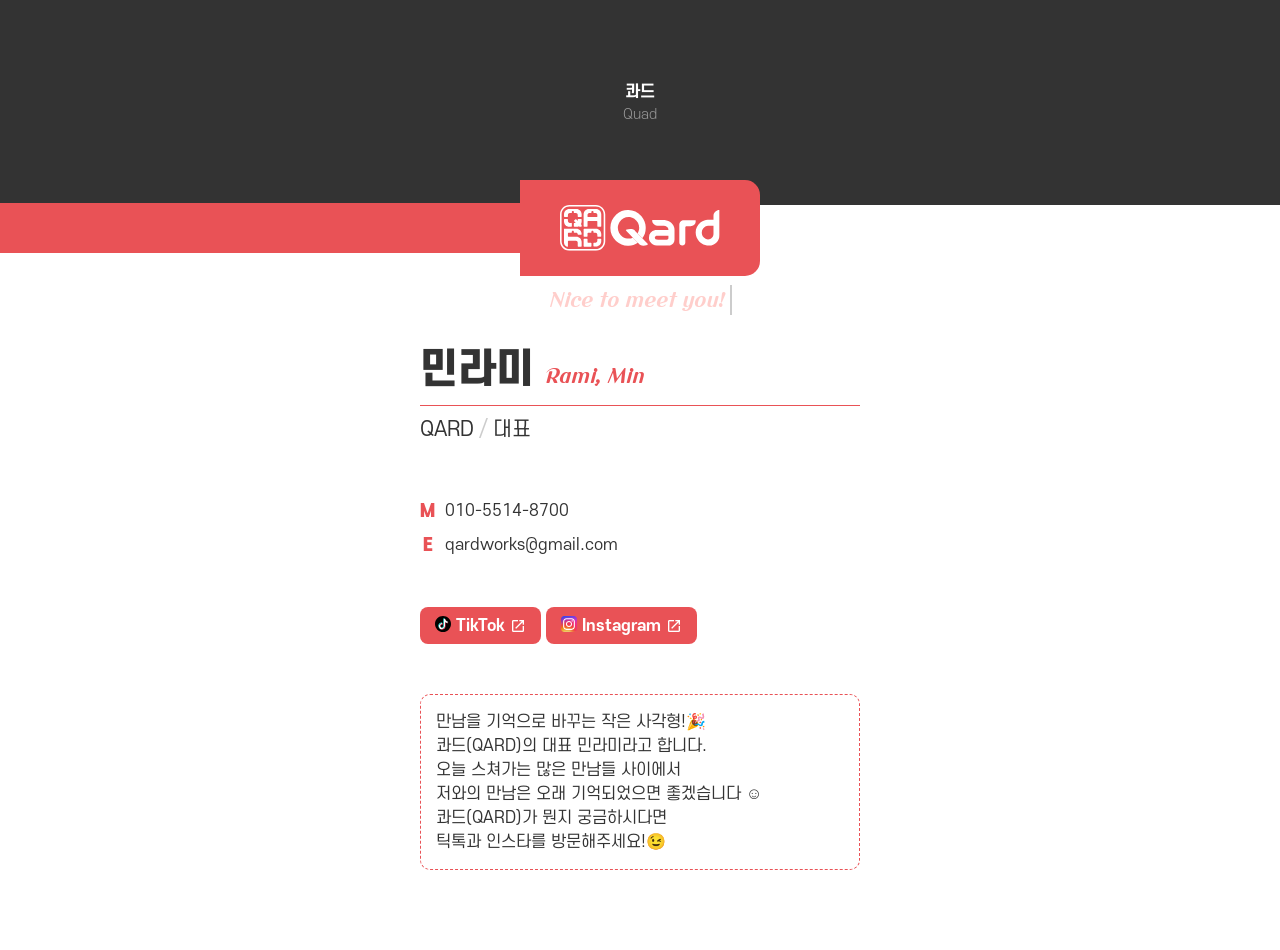
==== index.html @ d676fba8 "first commit" ====
<!DOCTYPE html>
<html lang="ko">
<head>
  <meta charset="UTF-8">
  <meta name="viewport" content="width=device-width, initial-scale=1.0">
  <meta name="robots" content="noindex, nofollow" />
  <link rel="icon" type="image/svg" href="images/favicon.svg"/>
  <link rel="stylesheet" href="css/reset.css">
  <link rel="stylesheet" href="css/font.css">
  <link rel="stylesheet" href="css/template.css">
  <title>민라미님의 프로필</title>
  <style>
    :root{
      --primary-color: #e95256;
    }
    
    body{
      font-family: 'SCDream', serif;
      font-weight: 400;
      color: #333;
    }

    .inner.top-area{
      background-color: #333 !important;
    }
    .inner.top-area section{
      position: relative;
      padding: 50px 50px 140px 50px;
    }
    .inner.top-area section:has(.land){
      padding: 80px 50px;
    }
    .com-info{
      display: flex;
      flex-direction: column;
      align-items: center;
      color: #fff;
    }
    .com-info #companyName{
      font-weight: 600;
    }
    .com-info #englishCompanyName{
      font-size: 14px;
      color: rgba(255, 255, 255, 0.5);
      font-weight: 300;
    }
    .logo-area{
      position: absolute;
      left: 50%;
      transform: translateX(-50%);
      background-color: var(--primary-color);
      width: 40%;
      height: auto;
      object-fit: cover;
      padding: 25px 40px;
      border-radius: 0 15px 15px 0;
      display: flex;
      align-items: center;
      justify-content: center;
    }
    .logo-area.land{
      width: 50%;
    }
    .logo-area > img{
      width: 100%;
    }
    .logo-deco{
      display: inline-block;
      width: 50vw;
      height: max-content;
      background-color: var(--primary-color);
      position: absolute;
      top: 50%;
      right: calc(100% - 1px);
      transform: translateY(-50%);
    }
    .inner.bottom-area section{
      padding: 140px 50px 50px 50px;
      display: flex;
      flex-direction: column;
      justify-content: center;
      gap: 50px;
    }
    .inner.top-area:has(.land) ~ .inner.bottom-area section{
      padding: 80px 20px;
    }
    .user-info{
      position: relative;
      display: flex;
      flex-direction: column;
      gap: 5px;
    }
    .type-write {
        width: 0px;
        padding-right: 0;
        margin-bottom: 20px;
        font-family: 'CursiveSans', serif;
        font-weight: 900;
        font-size: 20px;
        color: color-mix(in oklab, var(--primary-color) 30%, #ffffff 70%);
        border-right: 2px solid rgba(0, 0, 0, 0.2);
        align-self: center;
        white-space: nowrap;
        overflow: hidden;
        animation: blink 0.5s infinite, typeWrite 2s steps(20) forwards;
    }
    @keyframes blink {
      50%{
        border-color: transparent;
      }
    }
    @keyframes typeWrite {
      from{
        width: 0px;
        padding-right: 0;
      }
      to{
        width: 183.5px;
        padding-right: 10px;
      }
    }
    .name{
      display: flex;
      gap: 10px;
      align-items: baseline;
    }
    .user-info #name{
      font-weight: 800;
      font-size: 40px;
    }
    .user-info #englishName{
      font-family: 'CursiveSans', serif;
      font-weight: 900;
      font-size: 20px;
      color: var(--primary-color);
    }
    .line{
      width: 100%;
      height: 1px;
      background-image: linear-gradient(90deg,transparent 50%, var(--primary-color) 0);
      background-size: 200%;
      background-position: 0%;
      animation: lineMotion 2s ease-out forwards;
    }
    @keyframes lineMotion {
      0%{
        background-position: 0%;
      }
      100%{
        background-position: -100%;
      }
    }
    .rank{
      display: flex;
    }
    .rank > span{
      font-size: 20px;
      line-height: 1.9;
    }
    .rank > span::after{
      content: '/';
      color: rgba(0, 0, 0, 0.2);
      padding: 5px;
    }
    .rank > span:last-child::after{
      content: none;
      padding: 0;
    }

    .communication-info{
      display: flex;
      flex-direction: column;
      gap: 10px;
    }
    .communication-info > span{
      position: relative;
      display: flex;
      gap: 10px;
    }
    .communication-info > span:last-child{
      border-bottom: none;
    }
    .communication-info > span::before{
      width: 15px;
      color: var(--primary-color);
      font-weight: 900;
      text-align: center;
    }
    .communication-info #mobile::before{
      content: 'M';
    }
    .communication-info #fax::before{
      content: 'F';
    }
    .communication-info #email::before{
      content: 'E';
    }
    .communication-info #address::before{
      content: 'A';
    }

    .sns{
      display: flex;
      gap: 5px;
    }
    .sns > a{
      display: flex;
      align-items: center;
      gap: 5px;
      text-decoration: none;
      color: var(--primary-color);
      font-weight: 600;
      padding: 5px 15px;
      background-color: var(--primary-color);
      color: #ffffff;
      border-radius: 8px;
    }
    .sns > a::before{
      display: inline-block;
      padding-top: 3px;
    }
    .sns > a:first-child::before{
      content: url(images/tiktok-ico.svg);
    }
    .sns > a:nth-child(2)::before{
      content: url(images/instagram-ico.svg);
    }

    #intro{
      padding: 15px;
      border: 1px dashed var(--primary-color);
      color: #333;
      border-radius: 10px;
    }
  </style>
</head>
<body>
  <div id="templateWrap">
    <div class="inner top-area">
      <section>
        <div class="com-info">
          <span id="companyName" data-field="companyName">콰드</span>
          <span id="englishCompanyName" data-field="englishCompanyName">Quad</span>
        </div>
        <div class="logo-area land"><img id="previewImage" data-field="previewImage" src="images/qard-logo-white.svg" alt="로고"><div class="logo-deco"></div></div>
      </section>
    </div>
    <div class="inner bottom-area">
      <section>
        <div class="user-info">
          <p class="type-write">Nice to meet you!</p>
          <div class="name">
            <span id="name" data-field="name">민라미</span>
            <span id="englishName" data-field="englishName">Rami, Min</span>
          </div>
          <div class="line"></div>
          <div class="rank">
            <span id="teamName" data-field="teamName">QARD</span>
            <span id="rank" data-field="rank">대표</span>
          </div>
        </div>
        <div class="communication-info">
          <span id="mobile" data-field="mobile">010-5514-8700</span>
          <!-- <span id="fax" data-field="fax">042-1234-5678</span> -->
          <span id="email" data-field="email">qardworks@gmail.com</span>
          <!-- <span id="address" data-field="address">대전광역시 유성구 왕가봉로2번길 76 (노은동) 자인빌</span> -->
        </div>
        <div class="sns">
          <a href="https://www.tiktok.com/@circle.rami?_r=1&_t=ZS-98dciZHgPYH" target="_blank" title="새창 열림">TikTok<span class="material-icons">open_in_new</span></a>
          <a href="https://www.instagram.com/circle.rami?igsh=MW5sNGl1MGJocGExMA%3D%3D&utm_source=qr" target="_blank" title="새창 열림">Instagram<span class="material-icons">open_in_new</span></a>
        </div>
        <p id="intro" data-field="intro">만남을 기억으로 바꾸는 작은 사각형!🎉<br>콰드(QARD)의 대표 민라미라고 합니다.<br>오늘 스쳐가는 많은 만남들 사이에서<br>저와의 만남은 오래 기억되었으면 좋겠습니다 ☺️<br>콰드(QARD)가 뭔지 궁금하시다면<br>틱톡과 인스타를 방문해주세요!😉</p>
      </section>
    </div>
  </div>

  <script>
    document.addEventListener("DOMContentLoaded", () => {

      // logo-deco 있을 시 높이 값 자동 계산
      const img = document.getElementById("previewImage");
      const wrapper = document.querySelector(".logo-area");
      const logoDeco = document.querySelector(".logo-deco");
      const logoHeight = wrapper.offsetHeight;

      wrapper.style.top = `calc(100% - ${logoHeight / 2}px)`;
      logoDeco.style.height = logoHeight + 'px';
      
    });
  </script>
</body>
</html>
---- css/font.css ----
@charset "UTF-8";

/* 한글폰트 */
/* NanumSquareNeo - 나눔스퀘어네오 */
@font-face{
	font-family: 'NanumSquareNeo';
	font-weight: 200;
	src:
    url("../font/NanumSquareNeo-Lt.otf") format('otf'),
	url("../font/NanumSquareNeo-Lt.woff2") format('woff2'),
	url("../font/NanumSquareNeo-Lt.woff") format('woff');
}
@font-face{
	font-family: 'NanumSquareNeo';
	font-weight: 300;
	src:
    url("../font/NanumSquareNeo-Rg.otf") format('otf'),
	url("../font/NanumSquareNeo-Rg.woff2") format('woff2'),
	url("../font/NanumSquareNeo-Rg.woff") format('woff');
}
@font-face{
	font-family: 'NanumSquareNeo';
	font-weight: 400;
	src:
    url("../font/NanumSquareNeo-Bd.otf") format('otf'),
	url("../font/NanumSquareNeo-Bd.woff2") format('woff2'),
	url("../font/NanumSquareNeo-Bd.woff") format('woff');
}
@font-face{
	font-family: 'NanumSquareNeo';
	font-weight: 500;
	src:
    url("../font/NanumSquareNeo-Eb.otf") format('otf'),
	url("../font/NanumSquareNeo-Eb.woff2") format('woff2'),
	url("../font/NanumSquareNeo-Eb.woff") format('woff');
}
@font-face{
	font-family: 'NanumSquareNeo';
	font-weight: 600;
	src:
    url("../font/NanumSquareNeo-Hv.otf") format('otf'),
	url("../font/NanumSquareNeo-Hv.woff2") format('woff2'),
	url("../font/NanumSquareNeo-Hv.woff") format('woff');
}


/* Pretendard - 프리텐다드 */
@font-face{
	font-family: 'Pretendard';
	font-weight: 100;
	src:
	url("../font/Pretendard-Thin.woff") format('woff'),
	url("../font/Pretendard-Thin.woff2") format('woff2');
}
@font-face{
	font-family: 'Pretendard';
	font-weight: 200;
	src:
	url("../font/Pretendard-ExtraLight.woff") format('woff'),
	url("../font/Pretendard-ExtraLight.woff2") format('woff2');
}
@font-face{
	font-family: 'Pretendard';
	font-weight: 300;
	src:
	url("../font/Pretendard-Light.woff") format('woff'),
	url("../font/Pretendard-Light.woff2") format('woff2');
}
@font-face{
	font-family: 'Pretendard';
	font-weight: 400;
	src:
	url("../font/Pretendard-Regular.woff") format('woff'),
	url("../font/Pretendard-Regular.woff2") format('woff2');
}
@font-face{
	font-family: 'Pretendard';
	font-weight: 500;
	src:
	url("../font/Pretendard-Medium.woff") format('woff'),
	url("../font/Pretendard-Medium.woff2") format('woff2');
}
@font-face{
	font-family: 'Pretendard';
	font-weight: 600;
	src:
	url("../font/Pretendard-SemiBold.woff") format('woff'),
	url("../font/Pretendard-SemiBold.woff2") format('woff2');
}
@font-face{
	font-family: 'Pretendard';
	font-weight: 700;
	src:
	url("../font/Pretendard-Bold.woff") format('woff'),
	url("../font/Pretendard-Bold.woff2") format('woff2');
}
@font-face{
	font-family: 'Pretendard';
	font-weight: 800;
	src:
	url("../font/Pretendard-ExtraBold.woff") format('woff'),
	url("../font/Pretendard-ExtraBold.woff2") format('woff2');
}
@font-face{
	font-family: 'Pretendard';
	font-weight: 900;
	src:
	url("../font/Pretendard-Black.woff") format('woff'),
	url("../font/Pretendard-Black.woff2") format('woff2');
}


/* SCDream - 에스코어드림 */
@font-face{
	font-family: 'SCDream';
	font-weight: 100;
	src:
	url("../font/SCDream1.otf") format('otf'),
	url("../font/SCDream1.woff") format('woff'),
	url("../font/SCDream1.woff2") format('woff2');
}
@font-face{
	font-family: 'SCDream';
	font-weight: 200;
	src:
	url("../font/SCDream2.otf") format('otf'),
	url("../font/SCDream2.woff") format('woff'),
	url("../font/SCDream2.woff2") format('woff2');
}
@font-face{
	font-family: 'SCDream';
	font-weight: 300;
	src:
	url("../font/SCDream3.otf") format('otf'),
	url("../font/SCDream3.woff") format('woff'),
	url("../font/SCDream3.woff2") format('woff2');
}
@font-face{
	font-family: 'SCDream';
	font-weight: 400;
	src:
	url("../font/SCDream4.otf") format('otf'),
	url("../font/SCDream4.woff") format('woff'),
	url("../font/SCDream4.woff2") format('woff2');
}
@font-face{
	font-family: 'SCDream';
	font-weight: 500;
	src:
	url("../font/SCDream5.otf") format('otf'),
	url("../font/SCDream5.woff") format('woff'),
	url("../font/SCDream5.woff2") format('woff2');
}
@font-face{
	font-family: 'SCDream';
	font-weight: 600;
	src:
	url("../font/SCDream6.otf") format('otf'),
	url("../font/SCDream6.woff") format('woff'),
	url("../font/SCDream6.woff2") format('woff2');
}
@font-face{
	font-family: 'SCDream';
	font-weight: 700;
	src:
	url("../font/SCDream7.otf") format('otf'),
	url("../font/SCDream7.woff") format('woff'),
	url("../font/SCDream7.woff2") format('woff2');
}
@font-face{
	font-family: 'SCDream';
	font-weight: 800;
	src:
	url("../font/SCDream8.otf") format('otf'),
	url("../font/SCDream8.woff") format('woff'),
	url("../font/SCDream8.woff2") format('woff2');
}
@font-face{
	font-family: 'SCDream';
	font-weight: 900;
	src:
	url("../font/SCDream9.otf") format('otf'),
	url("../font/SCDream9.woff") format('woff'),
	url("../font/SCDream9.woff2") format('woff2');
}


/* RIDIBatang - 리디바탕 */
@font-face{
	font-family: 'RIDIBatang';
	src:
	url("../font/RIDIBatang.otf") format('otf'),
	url("../font/RIDIBatang.woff") format('woff'),
	url("../font/RIDIBatang.woff2") format('woff2');
}


/* NanumMyeongjo - 나눔명조 */
@font-face{
	font-family: 'NanumMyeongjo';
	font-weight: 300;
	src:
	url("../font/NanumMyeongjo.otf") format('otf'),
	url("../font/NanumMyeongjo.woff") format('woff'),
	url("../font/NanumMyeongjo.woff2") format('woff2');
}
@font-face{
	font-family: 'NanumMyeongjo';
	font-weight: 500;
	src:
	url("../font/NanumMyeongjoBold.otf") format('otf'),
	url("../font/NanumMyeongjoBold.woff") format('woff'),
	url("../font/NanumMyeongjoBold.woff2") format('woff2');
}
@font-face{
	font-family: 'NanumMyeongjo';
	font-weight: 900;
	src:
	url("../font/NanumMyeongjoExtraBold.otf") format('otf'),
	url("../font/NanumMyeongjoExtraBold.woff") format('woff'),
	url("../font/NanumMyeongjoExtraBold.woff2") format('woff2');
}


/* 영어폰트 */
/* Fair Prosper */
@font-face{
	font-family: 'Fair Prosper';
	src:
	url("../font/FairProsper.ttf") format('truetype'),
	url("../font/FairProsper.woff") format('woff'),
	url("../font/FairProsper.woff2") format('woff2');
}


/* Amperzand */
@font-face{
	font-family: 'Amperzand';
	src:
	url("../font/Amperzand.ttf") format('truetype'),
	url("../font/Amperzand.woff") format('woff'),
	url("../font/Amperzand.woff2") format('woff2');
}


/* CursiveSans */
@font-face{
	font-family: 'CursiveSans';
	font-weight: 300;
	src:
	url("../font/CursiveSansBook.ttf") format('truetype'),
	url("../font/CursiveSansBook.woff") format('woff'),
	url("../font/CursiveSansBook.woff2") format('woff2');
}
@font-face{
	font-family: 'CursiveSans';
	font-weight: 900;
	src:
	url("../font/CursiveSansBold.ttf") format('truetype'),
	url("../font/CursiveSansBold.woff") format('woff'),
	url("../font/CursiveSansBold.woff2") format('woff2');
}


/* Quetine */
@font-face{
	font-family: 'Quetine';
	src:
	url("../font/Quetine.otf") format('otf'),
	url("../font/Quetine.woff") format('woff'),
	url("../font/Quetine.woff2") format('woff2');
}



/*Material Icons*/
@font-face {
  font-family: 'Material Icons';
  font-style: normal;
  font-weight: 400;
  src: url('/font/MaterialIcons-Regular.eot'); /* For IE6-8 */
  src: local('Material Icons'),
    local('MaterialIcons-Regular'),
    url('/font/MaterialIcons-Regular.woff2') format('woff2'),
    url('/font/MaterialIcons-Regular.woff') format('woff'),
    url('/font/MaterialIcons-Regular.ttf') format('truetype');
}

@font-face {
  font-family: 'Material Icons Outlined';
  font-style: normal;
  font-weight: 400;
  src: 
  url('/font/MaterialIconsOutlined-Regular.woff2') format('woff2'),
  url('/font/MaterialIconsOutlined-Regular.woff') format('woff'),
  url('/font/MaterialIconsOutlined-Regular.otf') format('otf');
}

@font-face {
  font-family: 'Material Icons Round';
  font-style: normal;
  font-weight: 400;
  src: 
  url('/font/MaterialIconsRound-Regular.woff2') format('woff2'),
  url('/font/MaterialIconsRound-Regular.woff') format('woff'),
  url('/font/MaterialIconsRound-Regular.otf') format('otf');
}

@font-face {
  font-family: 'Material Icons Sharp';
  font-style: normal;
  font-weight: 400;
  src: 
  url('/font/MaterialIconsSharp-Regular.woff2') format('woff2'),
  url('/font/MaterialIconsSharp-Regular.woff') format('woff'),
  url('/font/MaterialIconsSharp-Regular.otf') format('otf');
}

@font-face {
  font-family: 'Material Icons TwoTone';
  font-style: normal;
  font-weight: 400;
  src: 
  url('/font/MaterialIconsTwoTone-Regular.woff2') format('woff2'),
  url('/font/MaterialIconsTwoTone-Regular.woff') format('woff'),
  url('/font/MaterialIconsTwoTone-Regular.otf') format('otf');
}

.material-icons{font-family: 'Material Icons';font-weight: normal;font-style: normal;  display: inline-block;line-height: 1;text-transform: none;letter-spacing: normal; word-wrap: normal; white-space: nowrap;direction: ltr;-webkit-font-smoothing: antialiased;text-rendering: optimizeLegibility; -moz-osx-font-smoothing: grayscale;font-feature-settings: 'liga';line-height: 1;vertical-align: top; font-size: inherit;}
.material-icons-outlined{font-family: 'Material Icons Outlined';font-weight: normal;font-style: normal;  display: inline-block;line-height: 1;text-transform: none;letter-spacing: normal; word-wrap: normal; white-space: nowrap;direction: ltr;-webkit-font-smoothing: antialiased;text-rendering: optimizeLegibility; -moz-osx-font-smoothing: grayscale;font-feature-settings: 'liga';line-height: 1;vertical-align: top; font-size: inherit;}
.material-icons-round{font-family: 'Material Icons Round';font-weight: normal;font-style: normal;  display: inline-block;line-height: 1;text-transform: none;letter-spacing: normal; word-wrap: normal; white-space: nowrap;direction: ltr;-webkit-font-smoothing: antialiased;text-rendering: optimizeLegibility; -moz-osx-font-smoothing: grayscale;font-feature-settings: 'liga';line-height: 1;vertical-align: top; font-size: inherit;}
.material-icons-sharp{font-family: 'Material Icons Sharp';font-weight: normal;font-style: normal;  display: inline-block;line-height: 1;text-transform: none;letter-spacing: normal; word-wrap: normal; white-space: nowrap;direction: ltr;-webkit-font-smoothing: antialiased;text-rendering: optimizeLegibility; -moz-osx-font-smoothing: grayscale;font-feature-settings: 'liga';line-height: 1;vertical-align: top; font-size: inherit;}
.material-icons-two-tone{font-family: 'Material Icons TwoTone';font-weight: normal;font-style: normal;  display: inline-block;line-height: 1;text-transform: none;letter-spacing: normal; word-wrap: normal; white-space: nowrap;direction: ltr;-webkit-font-smoothing: antialiased;text-rendering: optimizeLegibility; -moz-osx-font-smoothing: grayscale;font-feature-settings: 'liga';line-height: 1;vertical-align: top; font-size: inherit;}
---- css/template.css ----
@charset "UTF-8";

/* layout */
*{
    box-sizing: border-box;
    word-break: keep-all;
}
#templateWrap{
    min-width: 360px;
    width: 100%;
    min-height: 100dvh;
    background-color: #fff;
}
#templateWrap .inner{
    width: 100%;
}
#templateWrap .inner section{
    max-width: 480px;
    min-width: 360px;
    margin: 0 auto;
}
.logo-area:not(:has(img)){
    display: none;
}

/* button */
.pick-btns{
    display: flex;
    align-items: center;
    justify-content: center;
    gap: 10px;
    position: fixed;
    bottom: 40px;
    left: 50%;
    transform: translateX(-50%);
}
button{
    font-size: 15px;
    font-weight: 600;
    padding: 10px 15px;
    border: none;
    border-radius: 5px;
    cursor: pointer;
    box-shadow: 0 5px 5px 0 rgba(0, 0, 0, 0.15);
}
.back-btn{
    background-color: #fff;
    border: 1px solid #b1b1b1;
}
.ok-btn{
    color: #fff;
    background-color: #333;
    border: 1px solid #b1b1b1;
}
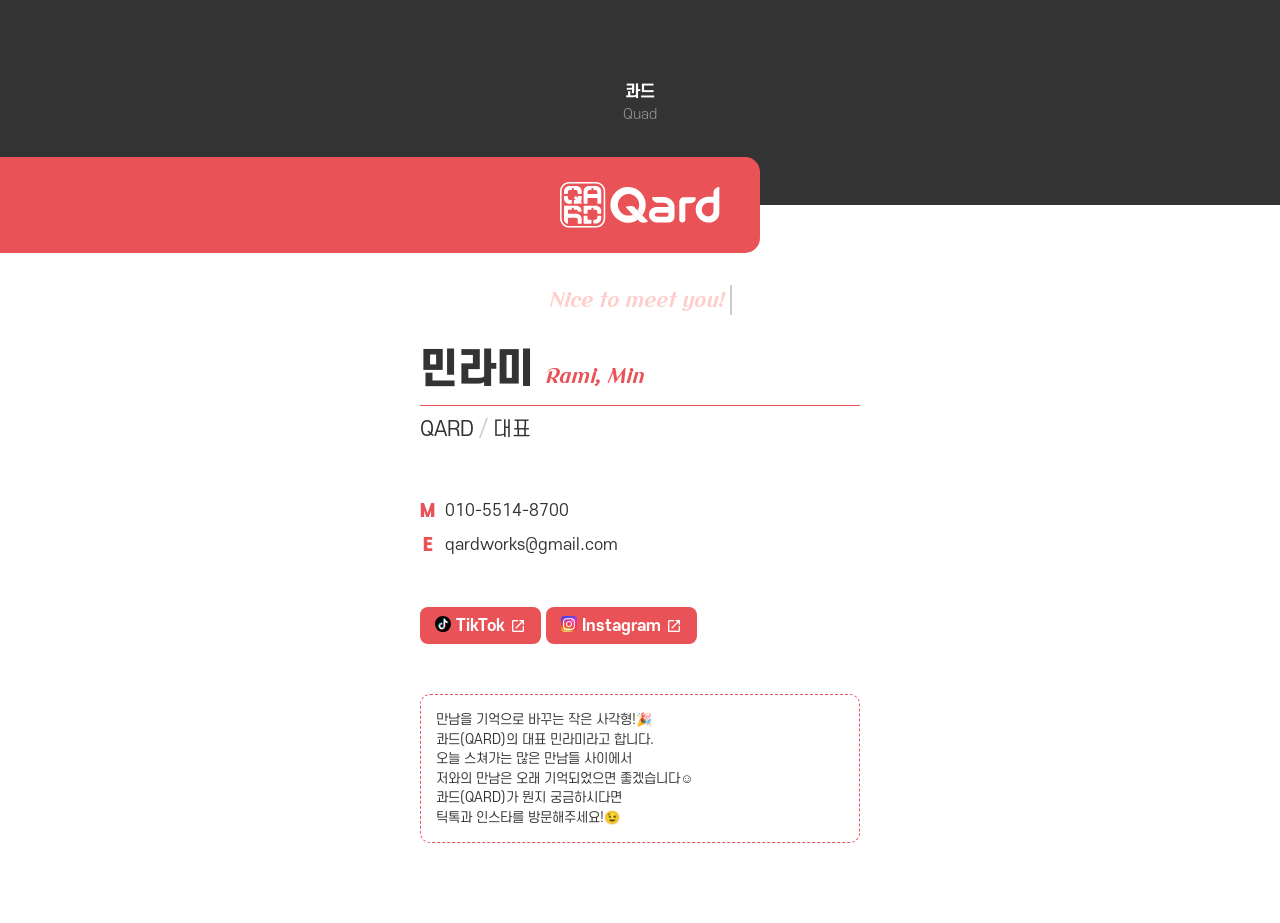
==== commit 02cdf5b6: "first commit" ====
--- a/index.html
+++ b/index.html
@@ -231,6 +231,7 @@
       border: 1px dashed var(--primary-color);
       color: #333;
       border-radius: 10px;
+      font-size: 13px;
     }
   </style>
 </head>
@@ -269,7 +270,7 @@
           <a href="https://www.tiktok.com/@circle.rami?_r=1&_t=ZS-98dciZHgPYH" target="_blank" title="새창 열림">TikTok<span class="material-icons">open_in_new</span></a>
           <a href="https://www.instagram.com/circle.rami?igsh=MW5sNGl1MGJocGExMA%3D%3D&utm_source=qr" target="_blank" title="새창 열림">Instagram<span class="material-icons">open_in_new</span></a>
         </div>
-        <p id="intro" data-field="intro">만남을 기억으로 바꾸는 작은 사각형!🎉<br>콰드(QARD)의 대표 민라미라고 합니다.<br>오늘 스쳐가는 많은 만남들 사이에서<br>저와의 만남은 오래 기억되었으면 좋겠습니다 ☺️<br>콰드(QARD)가 뭔지 궁금하시다면<br>틱톡과 인스타를 방문해주세요!😉</p>
+        <p id="intro" data-field="intro">만남을 기억으로 바꾸는 작은 사각형!🎉<br>콰드(QARD)의 대표 민라미라고 합니다.<br>오늘 스쳐가는 많은 만남들 사이에서<br>저와의 만남은 오래 기억되었으면 좋겠습니다☺️<br>콰드(QARD)가 뭔지 궁금하시다면<br>틱톡과 인스타를 방문해주세요!😉</p>
       </section>
     </div>
   </div>
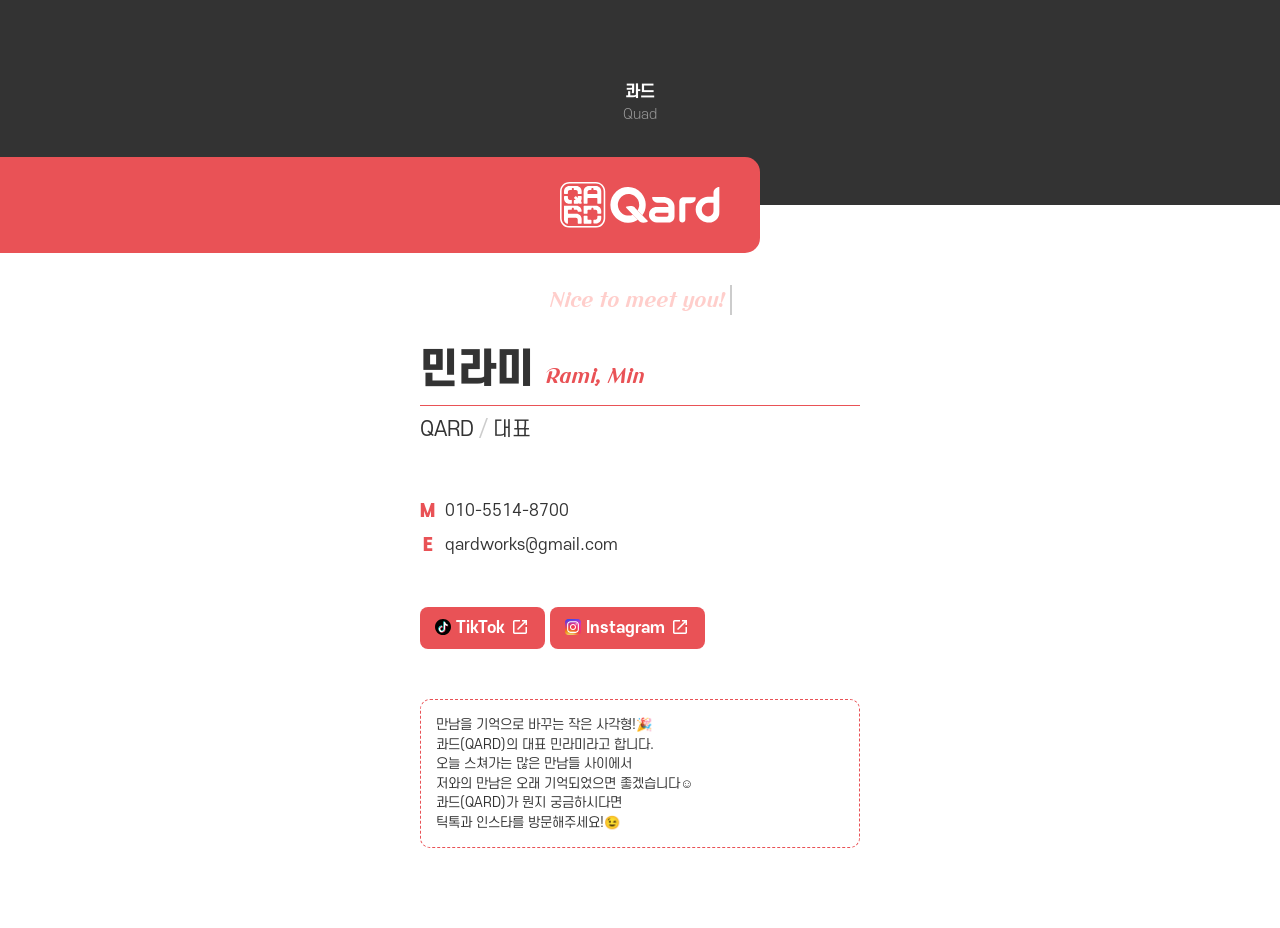
==== commit 6dd71867: "first commit" ====
--- a/index.html
+++ b/index.html
@@ -214,6 +214,11 @@
       background-color: var(--primary-color);
       color: #ffffff;
       border-radius: 8px;
+    }
+    .sns > a::after{
+      content: url(/images/open_in_new.svg);
+      display: inline-block;
+      padding-top: 5px;
     }
     .sns > a::before{
       display: inline-block;
@@ -267,8 +272,8 @@
           <!-- <span id="address" data-field="address">대전광역시 유성구 왕가봉로2번길 76 (노은동) 자인빌</span> -->
         </div>
         <div class="sns">
-          <a href="https://www.tiktok.com/@circle.rami?_r=1&_t=ZS-98dciZHgPYH" target="_blank" title="새창 열림">TikTok<span class="material-icons">open_in_new</span></a>
-          <a href="https://www.instagram.com/circle.rami?igsh=MW5sNGl1MGJocGExMA%3D%3D&utm_source=qr" target="_blank" title="새창 열림">Instagram<span class="material-icons">open_in_new</span></a>
+          <a href="https://www.tiktok.com/@circle.rami?_r=1&_t=ZS-98dciZHgPYH" target="_blank" title="새창 열림">TikTok</a>
+          <a href="https://www.instagram.com/circle.rami?igsh=MW5sNGl1MGJocGExMA%3D%3D&utm_source=qr" target="_blank" title="새창 열림">Instagram</a>
         </div>
         <p id="intro" data-field="intro">만남을 기억으로 바꾸는 작은 사각형!🎉<br>콰드(QARD)의 대표 민라미라고 합니다.<br>오늘 스쳐가는 많은 만남들 사이에서<br>저와의 만남은 오래 기억되었으면 좋겠습니다☺️<br>콰드(QARD)가 뭔지 궁금하시다면<br>틱톡과 인스타를 방문해주세요!😉</p>
       </section>
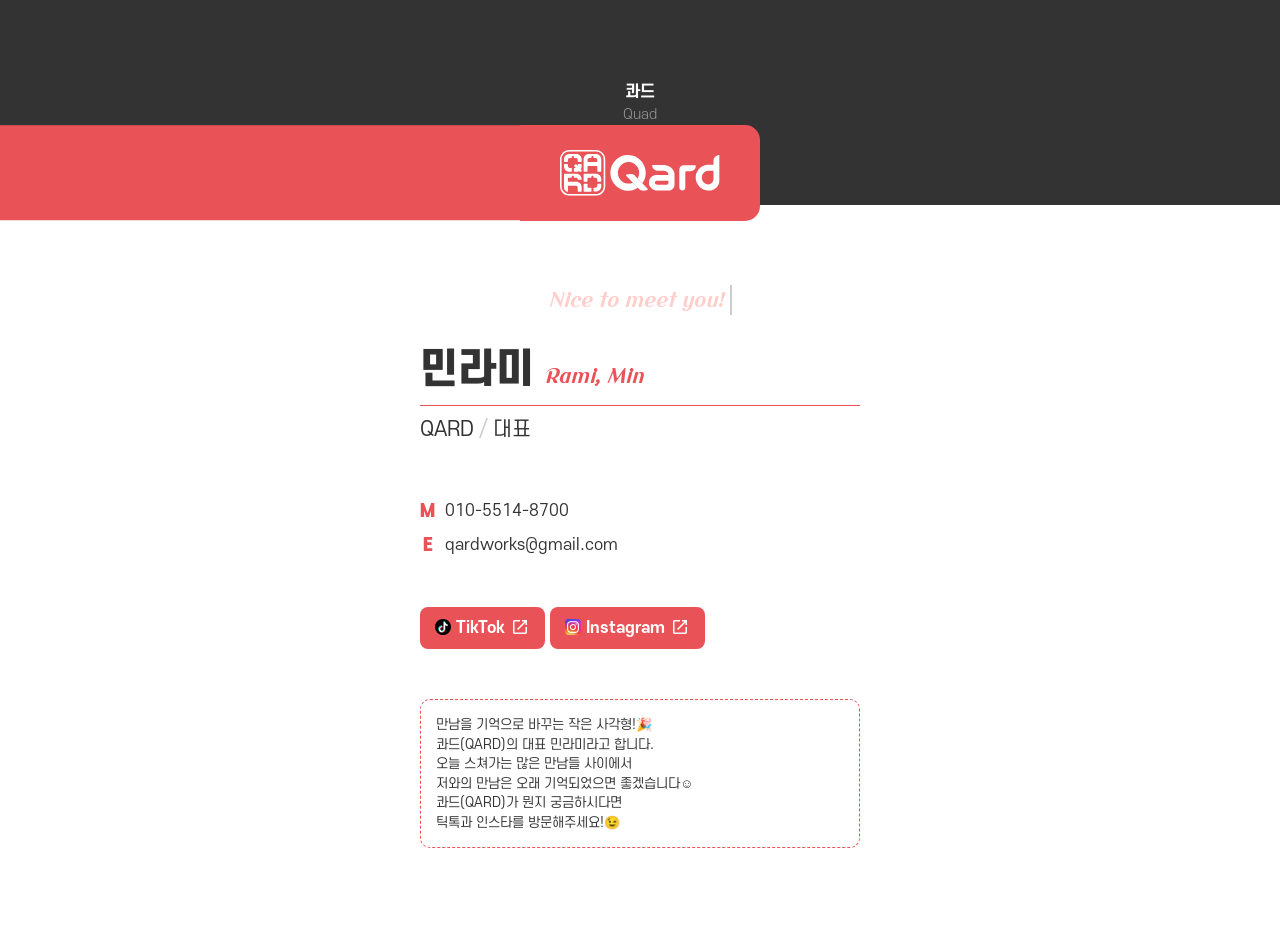
==== commit 03744b19: "first commit" ====
--- a/index.html
+++ b/index.html
@@ -67,7 +67,7 @@
     .logo-deco{
       display: inline-block;
       width: 50vw;
-      height: max-content;
+      height: 100%;
       background-color: var(--primary-color);
       position: absolute;
       top: 50%;
@@ -216,7 +216,7 @@
       border-radius: 8px;
     }
     .sns > a::after{
-      content: url(/images/open_in_new.svg);
+      content: url(images/open_in_new.svg);
       display: inline-block;
       padding-top: 5px;
     }
@@ -281,18 +281,20 @@
   </div>
 
   <script>
-    document.addEventListener("DOMContentLoaded", () => {
 
       // logo-deco 있을 시 높이 값 자동 계산
-      const img = document.getElementById("previewImage");
-      const wrapper = document.querySelector(".logo-area");
-      const logoDeco = document.querySelector(".logo-deco");
-      const logoHeight = wrapper.offsetHeight;
-
-      wrapper.style.top = `calc(100% - ${logoHeight / 2}px)`;
-      logoDeco.style.height = logoHeight + 'px';
+      // window.addEventListener("load", () => {
+      //   const img = document.getElementById("previewImage");
+      //   const wrapper = document.querySelector(".logo-area");
+      //   const logoDeco = document.querySelector(".logo-deco");
+        
+      //   // 이미지를 포함한 모든 요소가 로드된 후 높이 측정
+      //   const logoHeight = wrapper.offsetHeight;
+
+      //   wrapper.style.top = `calc(100% - ${logoHeight / 2}px)`;
+      //   logoDeco.style.height = logoHeight + 'px';
+      // });
       
-    });
   </script>
 </body>
 </html>
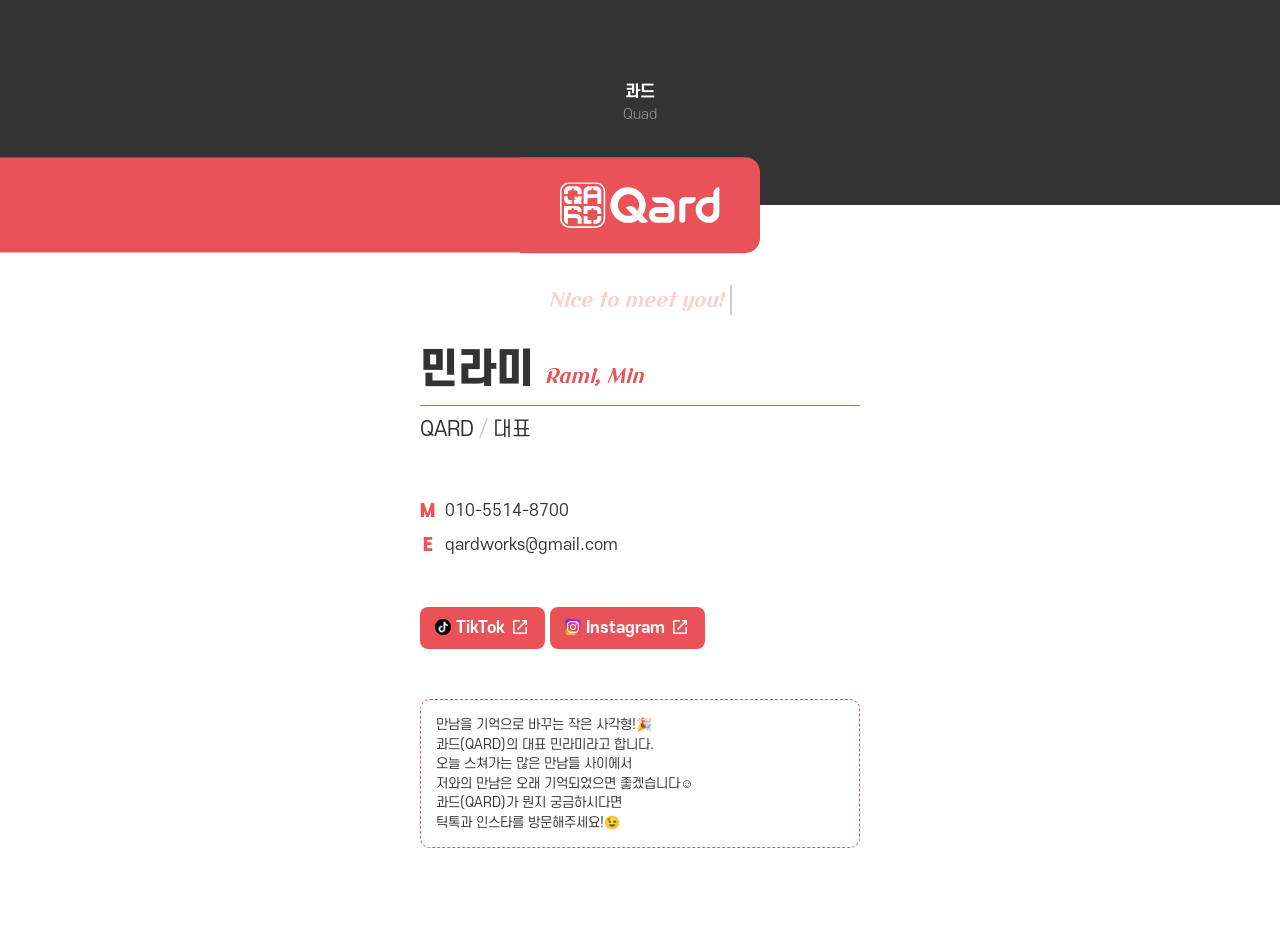
==== commit 16d85384: "first commit" ====
--- a/index.html
+++ b/index.html
@@ -47,7 +47,8 @@
     .logo-area{
       position: absolute;
       left: 50%;
-      transform: translateX(-50%);
+      top: 100%;
+      transform: translate(-50%, -50%);
       background-color: var(--primary-color);
       width: 40%;
       height: auto;
@@ -282,18 +283,18 @@
 
   <script>
 
-      // logo-deco 있을 시 높이 값 자동 계산
-      // window.addEventListener("load", () => {
-      //   const img = document.getElementById("previewImage");
-      //   const wrapper = document.querySelector(".logo-area");
-      //   const logoDeco = document.querySelector(".logo-deco");
+      logo-deco 있을 시 높이 값 자동 계산
+      window.addEventListener("load", () => {
+        const img = document.getElementById("previewImage");
+        const wrapper = document.querySelector(".logo-area");
+        const logoDeco = document.querySelector(".logo-deco");
         
-      //   // 이미지를 포함한 모든 요소가 로드된 후 높이 측정
-      //   const logoHeight = wrapper.offsetHeight;
-
-      //   wrapper.style.top = `calc(100% - ${logoHeight / 2}px)`;
-      //   logoDeco.style.height = logoHeight + 'px';
-      // });
+        // 이미지를 포함한 모든 요소가 로드된 후 높이 측정
+        const logoHeight = wrapper.offsetHeight;
+
+        wrapper.style.top = `calc(100% - ${logoHeight / 2}px)`;
+        logoDeco.style.height = logoHeight + 'px';
+      });
       
   </script>
 </body>
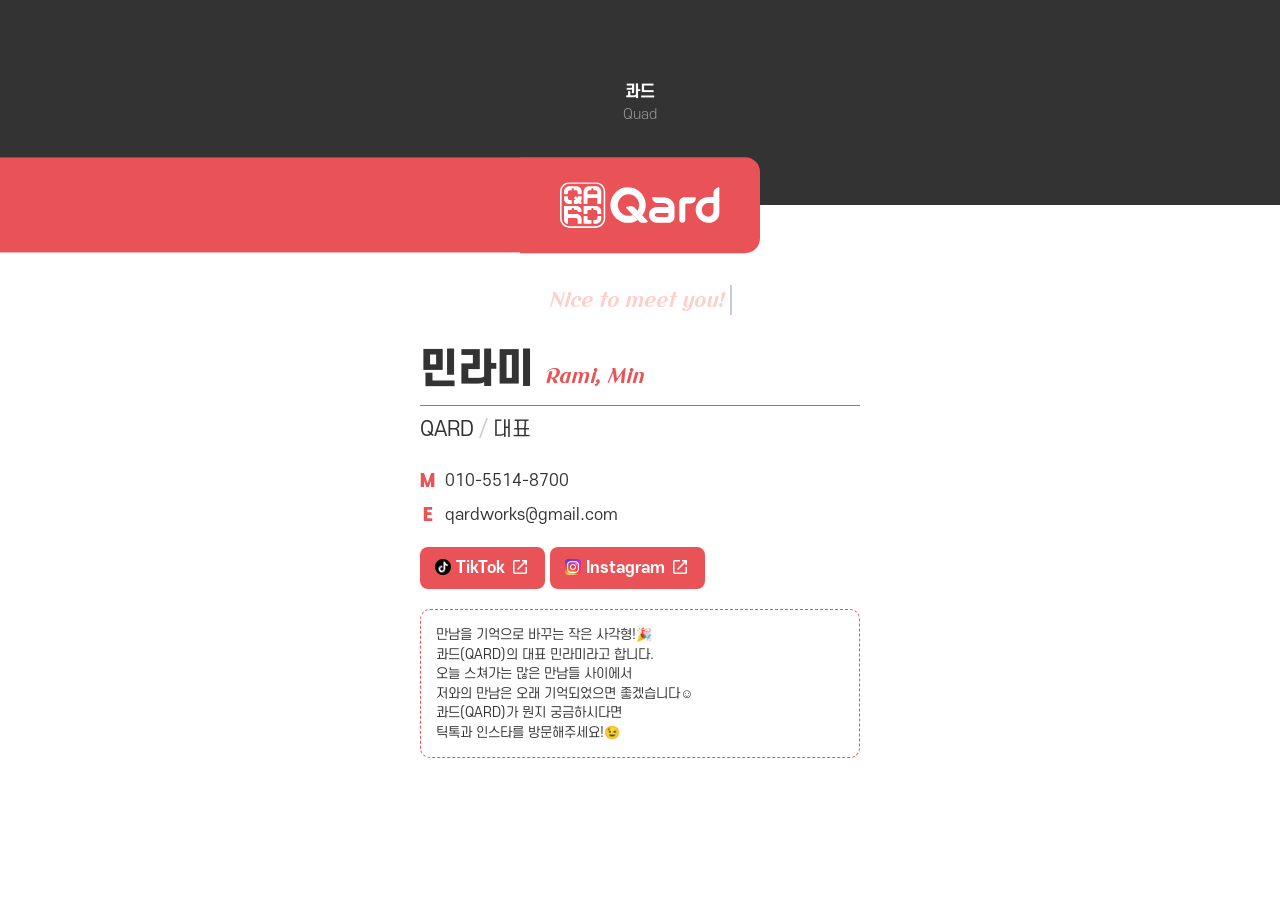
==== commit 8b9b84ef: "first commit" ====
--- a/index.html
+++ b/index.html
@@ -80,7 +80,7 @@
       display: flex;
       flex-direction: column;
       justify-content: center;
-      gap: 50px;
+      gap: 20px;
     }
     .inner.top-area:has(.land) ~ .inner.bottom-area section{
       padding: 80px 20px;
